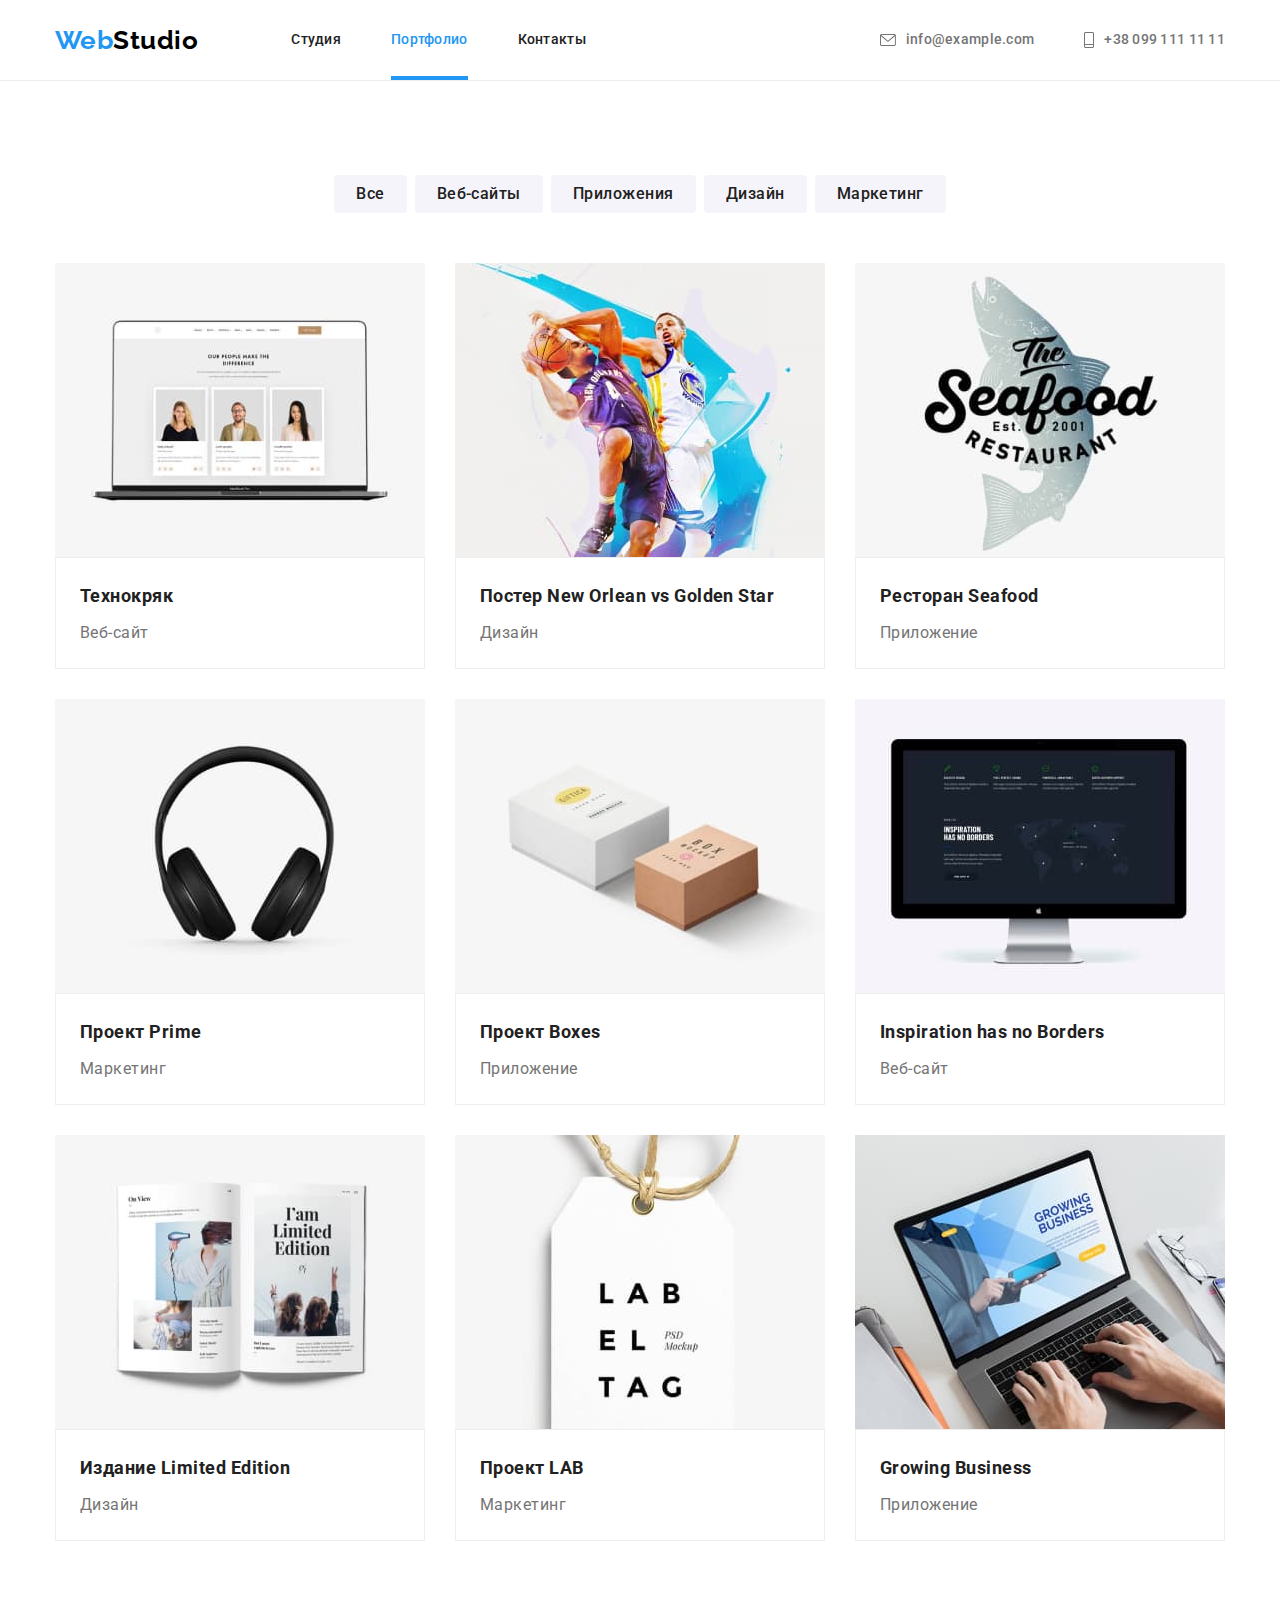
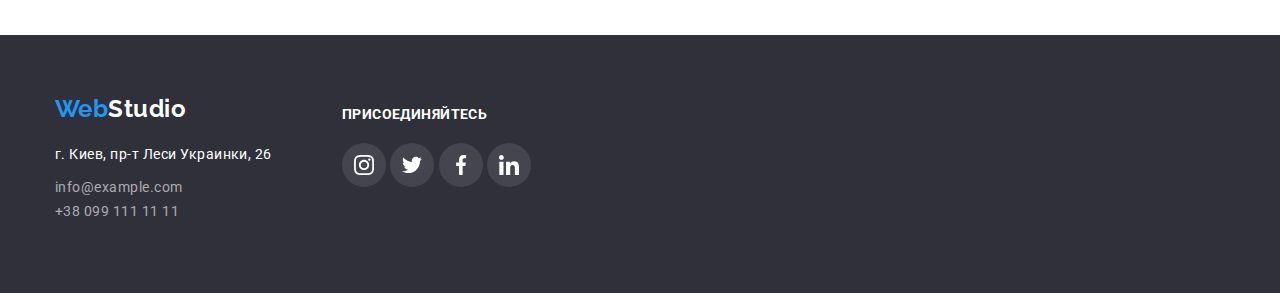
==== portfolio.html @ 01b5e28b "начало работы" ====
<!DOCTYPE html>
<html lang="ru">
<head>
    <meta charset="UTF-8">
    <meta http-equiv="X-UA-Compatible" content="IE=edge">
    <meta name="viewport" content="width=device-width, initial-scale=1.0">
    <link rel="preconnect" href="https://fonts.googleapis.com">
    <link rel="preconnect" href="https://fonts.gstatic.com" crossorigin>
    <link href="https://fonts.googleapis.com/css2?family=Raleway:wght@700&family=Roboto:wght@400;500;700;900&display=swap" rel="stylesheet">
    <link rel="stylesheet" href="./css/modern-normalize.css">
    <link rel="stylesheet" href="./css/styles.css">
    <title>Portfolio</title>
</head>
<body class="page-portfolio">
<!--page header-->
    <!--page header-->
    <header class="page-header">
        <div class="header-nav container">
            <nav>
                <!--top line section-->
                <a href="./index.html" class="logo list"><span class="logo-item">Web</span>Studio</a>
    
                <!--top line lords-->
                <ul class="site-nav list">
                    <li><a href="./index.html" class="nav-item list">Студия</a></li>
                    <li><a href="./portfolio.html" class="active nav-item list"><span class="active-title">Портфолио</span></a></li>
                    <li><a href="" class="nav-item list">Контакты</a></li>
                </ul>
            </nav>
    
            <ul class="site-contacts list">
                <li>
                    <a href="mailto:info@example.com" class="nav-contacts list">
                        <svg class="mail">
                            <use href="./img/icons/sprite.svg#icon-envelope"></use>
                        </svg>
                        info@example.com
                    </a>
                </li>
                <li>
                    <a href="tel:+38099111111" class="nav-contacts list">
                        <svg class="phone">
                            <use href="./img/icons/sprite.svg#icon-phone"></use>
                        </svg>
                        +38 099 111 11 11
                    </a>
                </li>
            </ul>
        </div>
    </header>
    
    <!--main content-->
    <main class="container section">
        <!--filtres-->
        <section>
            <div class="filtres">
                <ul class="filtres-list list">
                    <li><button type="button" class="filtres-button">Все</button></li>
                    <li><button type="button" class="filtres-button">Веб-сайты</button></li>
                    <li><button type="button" class="filtres-button">Приложения</button></li>
                    <li><button type="button" class="filtres-button">Дизайн</button></li>
                    <li><button type="button" class="filtres-button">Маркетинг</button></li>
                </ul>
            </div>
        </section>
    
        <!--projects item-->
        <section>
            <div>
                <ul class="project-list list">
                    <li class="project-item">
                        <div class="position">
                            <img src="./img/img_project1.jpg" class="project-img" alt="Сайт портфолио" width="370" height="294">
                            <div class="project-description">
                                <p class="text-description">
                                    Технокряк это современная площадка распространения коронавируса. Компании используют эту
                                    платформу для цифрового
                                    шпионажа и атак на защищённые сервера конкурентов.
                                </p>
                            </div>
                        </div>
                        <div class="padding-text">
                            <h3 class="projects-title">Технокряк</h3>
                            <p class="projects-text">Веб-сайт</p>
                        </div>
                    </li>
        
                    <li class="project-item">
                        <div class="position">
                            <img src="./img/img_project2.jpg" class="project-img" alt="Постер к баскетбольной игре" width="370"
                                height="294">
                            <div class="project-description">
                                <p class="text-description">
                                    Технокряк это современная площадка распространения коронавируса. Компании используют эту
                                    платформу для цифрового
                                    шпионажа и атак на защищённые сервера конкурентов.
                                </p>
                            </div>
                        </div>
                        <div class="padding-text">
                            <h3 class="projects-title">Постер New Orlean vs Golden Star</h3>
                            <p class="projects-text">Дизайн</p>
                        </div>
                    </li>
        
                    <li class="project-item">
                        <div class="position">
                            <img src="./img/img_project3.jpg" class="project-img" alt="Логотип ресторана" width="370"
                                height="294">
                            <div class="project-description">
                                <p class="text-description">
                                    Технокряк это современная площадка распространения коронавируса. Компании используют эту
                                    платформу для цифрового
                                    шпионажа и атак на защищённые сервера конкурентов.
                                </p>
                            </div>
                        </div>
        
                        <div class="padding-text">
                            <h3 class="projects-title">Ресторан Seafood</h3>
                            <p class="projects-text">Приложение</p>
                        </div>
                    </li>
        
                    <li class="project-item">
                        <div class="position">
                            <img src="./img/img_project4.jpg" class="project-img" alt="Наушники" width="370" height="294">
                            <div class="project-description">
                                <p class="text-description">
                                    Технокряк это современная площадка распространения коронавируса. Компании используют эту
                                    платформу для цифрового
                                    шпионажа и атак на защищённые сервера конкурентов.
                                </p>
                            </div>
                        </div>
        
                        <div class="padding-text">
                            <h3 class="projects-title">Проект Prime</h3>
                            <p class="projects-text">Маркетинг</p>
                        </div>
                    </li>
        
                    <li class="project-item">
                        <div class="position">
                            <img src="./img/img_project5.jpg" class="project-img" alt="Проекты боксов" width="370" height="294">
                            <div class="project-description">
                                <p class="text-description">
                                    Технокряк это современная площадка распространения коронавируса. Компании используют эту
                                    платформу для цифрового
                                    шпионажа и атак на защищённые сервера конкурентов.
                                </p>
                            </div>
                        </div>
        
                        <div class="padding-text">
                            <h3 class="projects-title">Проект Boxes</h3>
                            <p class="projects-text">Приложение</p>
                        </div>
                    </li>
        
                    <li class="project-item">
                        <div class="position">
                            <img src="./img/img_project6.jpg" class="project-img" alt="Разработка веб-сайтов" width="370"
                                height="294">
                            <div class="project-description">
                                <p class="text-description">
                                    Технокряк это современная площадка распространения коронавируса. Компании используют эту
                                    платформу для цифрового
                                    шпионажа и атак на защищённые сервера конкурентов.
                                </p>
                            </div>
                        </div>
        
                        <div class="padding-text">
                            <h3 class="projects-title">Inspiration has no Borders</h3>
                            <p class="projects-text">Веб-сайт</p>
                        </div>
                    </li>
        
                    <li class="project-item">
                        <div class="position">
                            <img src="./img/img_project7.jpg" class="project-img" alt="Книга лимитированной коллекции"
                                width="370" height="294">
                            <div class="project-description">
                                <p class="text-description">
                                    Технокряк это современная площадка распространения коронавируса. Компании используют эту
                                    платформу для цифрового
                                    шпионажа и атак на защищённые сервера конкурентов.
                                </p>
                            </div>
                        </div>
        
                        <div class="padding-text">
                            <h3 class="projects-title">Издание Limited Edition</h3>
                            <p class="projects-text">Дизайн</p>
                        </div>
                    </li>
        
                    <li class="project-item">
                        <div class="position">
                            <img src="./img/img_project8.jpg" class="project-img" alt="Логотип проекта LAB" width="370"
                                height="294">
                            <div class="project-description">
                                <p class="text-description">
                                    Технокряк это современная площадка распространения коронавируса. Компании используют эту
                                    платформу для цифрового
                                    шпионажа и атак на защищённые сервера конкурентов.
                                </p>
                            </div>
                        </div>
        
                        <div class="padding-text">
                            <h3 class="projects-title">Проект LAB</h3>
                            <p class="projects-text">Маркетинг</p>
                        </div>
                    </li>
        
                    <li class="project-item">
                        <div class="position">
                            <img src="./img/img_project9.jpg" class="project-img" alt="Разработка приложений">
                            <div class="project-description">
                                <p class="text-description">
                                    Технокряк это современная площадка распространения коронавируса. Компании используют эту
                                    платформу для цифрового
                                    шпионажа и атак на защищённые сервера конкурентов.
                                </p>
                            </div>
                        </div>
        
                        <div class="padding-text">
                            <h3 class="projects-title">Growing Business</h3>
                            <p class="projects-text">Приложение</p>
                        </div>
                    </li>
                </ul>
            </div>
        </section>
    </main>

    <!--end of the page-->
    <footer class="footer-bg">
        <div class="footer container">
            <div>
                <h2><a href="./index.html" class="logo-footer list"><span class="logo-item">Web</span>Studio</a></h2>
                <!--address and contact info-->
                <address class="address">
                    <ul class="list">
                        <li class="address">г. Киев, пр-т Леси Украинки, 26</li>
                        <li><a href="mailto:info@example.com" class="footer-contacts list">info@example.com</a></li>
                        <li><a href="tel:+380991111111" class="footer-contacts list">+38 099 111 11 11</a></li>
                    </ul>
                </address>
            </div>
    
            <!--footer icons contacts-->
            <div class="footer-icons">
                <h3 class="icons-title">присоединяйтесь</h3>
    
                <ul class="footer-list list">
                    <li>
                        <a href="" class="footer-link">
                            <svg class="footer-icons-item" width="12" height="12">
                                <use href="./img/icons/sprite.svg#icon-instagram"></use>
                            </svg>
                        </a>
                    </li>
    
                    <li>
                        <a href="" class="footer-link">
                            <svg class="footer-icons-item" width="12" height="12">
                                <use href="./img/icons/sprite.svg#icon-twitter"></use>
                            </svg>
                        </a>
                    </li>
    
                    <li>
                        <a href="" class="footer-link">
                            <svg class="footer-icons-item" width="12" height="12">
                                <use href="./img/icons/sprite.svg#icon-facebook"></use>
                            </svg>
                        </a>
                    </li>
    
                    <li>
                        <a href="" class="footer-link">
                            <svg class="footer-icons-item" width="12" height="12">
                                <use href="./img/icons/sprite.svg#icon-linkedin"></use>
                            </svg>
                        </a>
                    </li>
                </ul>
            </div>
        </div>    
    </footer>
</body>
</html>
---- css/styles.css ----
/*main text color #212121 */
/*second text color #757575 */
/*accent color #2196F3*/
/*main background #ffffff*/
/*second background #F5F4FA*/
/*footer background #2F303A*/

:root {
  --main-text-color: #212121;
  --second-text-color: #757575;
  --accent-text-color: #ffffff;
  --accent-color: #2196f3;
  --logo-text: #000000;
  --accent-button-color: #188ce8;
  --main-background-color: #ffffff;
  --second-background-color: #f5f4fa;
  --accent-background-color: #2f303a;
  --color-icons: #afb1b8;
  --modal-background-color: #ffffff;
}

/*text formatting*/
.list {
  padding: 0;
  margin-top: 0;
  margin-bottom: 0;
  list-style: none;
  text-decoration: none;
}

h1,
h2,
h3,
h4,
h5,
h6 {
  margin: 0 auto;
}

p {
  margin-top: 0;
  margin-bottom: 0;
}

/*page index*/
.page {
  color: var(--second-text-color);
  font-family: Roboto, sans-serif;
  background-color: var(--main-background-color);
  line-height: 1.14;
  letter-spacing: 0.03em;
}

/*conteiner*/
.container {
  width: 1200px;
  margin: 0 auto;
  padding-left: 15px;
  padding-right: 15px;
}

/*section*/
.section {
  padding-top: 94px;
  padding-bottom: 94px;
}

/*header page*/
.page-header {
  background-color: var(--main-background-color);
  border-bottom: 1px solid #ececec;
}

.header-nav,
nav {
  display: flex;
  align-items: center;
}

/*logo*/
.logo {
  margin-right: 93px;

  color: var(--logo-text);
  font-family: Raleway, sans-serif;
  font-weight: 700;
  font-size: 26px;
  line-height: 1.19;
}

.logo-item {
  color: var(--accent-color);
}

/*header nav*/
.site-nav {
  display: flex;
}

.site-nav > li:not(:last-child) {
  margin-right: 50px;
}

.site-nav > li {
  position: relative;
}

.nav-item {
  display: block;
  padding-top: 32px;
  padding-bottom: 32px;

  color: var(--main-text-color);
  font-weight: 500;
  font-size: 14px;
  letter-spacing: 0.02em;

  transition: color 250ms cubic-bezier(0.4, 0, 0.2, 1);
}
.nav-item:hover,
.nav-item:focus {
  color: var(--accent-color);
}

.active::after {
  content: '';

  position: absolute;
  left: 0;
  bottom: 0;

  display: block;
  width: 100%;
  height: 4px;

  background-color: var(--accent-color);
}

.active-title {
  color: var(--accent-color);
}

/*header nav conacts*/
.site-contacts {
  display: flex;
  margin-left: auto;
}

.site-contacts li:not(:first-child) {
  margin-left: 50px;
}

.nav-contacts {
  display: inline-flex;
  padding-top: 32px;
  padding-bottom: 32px;
  align-items: center;

  color: var(--second-text-color);
  font-weight: 500;
  font-size: 14px;
  letter-spacing: 0.02em;

  transition: color 250ms cubic-bezier(0.4, 0, 0.2, 1);
}
.nav-contacts:hover,
.nav-contacts:focus {
  color: var(--accent-color);
}

.mail {
  width: 16px;
  height: 12px;
  margin-right: 10px;
  fill: currentColor;
}

.phone {
  width: 10px;
  height: 16px;
  margin-right: 10px;
  fill: currentColor;
}

/*page section with button*/
.section-button {
  background-color: var(--accent-background-color);
  text-align: center;
}

.button {
  max-width: 1600px;
  height: 600px;
  margin: 0 auto;

  background-image: linear-gradient(rgba(47, 48, 58, 0.4), rgba(47, 48, 58, 0.4)),
    url(../img/icons/Img.jpg);
  background-position: center;
  background-repeat: no-repeat;
  background-size: cover;
}

.section-button-title {
  width: 696px;
  padding-top: 200px;
  margin-bottom: 30px;
  text-align: center;

  color: var(--accent-text-color);
  font-weight: 900;
  font-size: 44px;
  line-height: 1.36;
  letter-spacing: 0.06em;
  text-transform: uppercase;
}

.page-button {
  margin-bottom: 200px;

  min-width: 200px;
  min-height: 50px;
  border-radius: 4px;
  padding: 10px 32px;
  border: 0px solid transparent;

  color: var(--accent-text-color);
  font-weight: 700;
  font-size: 16px;
  line-height: 1.84;
  letter-spacing: 0.06em;

  background-color: var(--accent-color);
  cursor: pointer;

  box-shadow: 0px 4px 4px rgba(0, 0, 0, 0.15);
}
.page-button:focus,
.page-button:hover {
  background-color: var(--accent-button-color);

  transition: background-color 250ms cubic-bezier(0.4, 0, 0.2, 1);
}

.page-button:active {
  color: var(--main-text-color);
  background-color: var(--second-background-color);
}

/*backdrop and modal window*/
.backdrop {
  position: fixed;
  top: 0;
  left: 0;
  width: 100%;
  height: 100%;

  z-index: 2;

  opacity: 1;
  transition: opacity 250ms cubic-bezier(0.4, 0, 0.2, 1);
  background-color: rgba(0, 0, 0, 0.25);
}

.is-hidden {
  opacity: 0;
  pointer-events: none;
  visibility: hidden;
}

.modal {
  position: absolute;
  top: 50%;
  left: 50%;
  transform: translate(-50%, -50%);

  width: 528px;
  height: 581px;
  background-color: var(--modal-background-color);
}

.modal-close {
  position: absolute;
  top: 8px;
  right: 8px;
  padding: 6px 6px;
  width: 30px;
  height: 30px;

  border-radius: 50%;
  border: 1px solid rgba(0, 0, 0, 0.1);
  background-color: var(--modal-background-color);

  cursor: pointer;
}

.close-svg {
  width: 11px;
  height: 11px;
}

/*section feature*/
.feature {
  background-color: var(--main-background-color);
}

.feature > div {
  padding-bottom: 0px;
}

.feature-list {
  display: flex;
}

.feature-list > li {
  width: 270px;
}

.feature-list > li:not(:last-child) {
  margin-right: 30px;
}

.feature-item {
  display: inline-flex;
  width: 270px;
  height: 120px;
  padding: 25px 100px;
  background-color: var(--second-background-color);
}

.feature-title {
  margin-bottom: 10px;
  margin-top: 30px;

  color: var(--main-text-color);
  font-weight: 700;
  font-size: 14px;
  letter-spacing: 0.03em;
  text-transform: uppercase;
}

.feature-text {
  font-size: 14px;
  line-height: 1.71;
  letter-spacing: 0.03em;
}

/*work and team*/
.works {
  background-color: var(--main-background-color);
}

.works-item {
  display: flex;
}

.works-item > li:not(:last-child) {
  margin-right: 30px;
}

.works-title {
  margin-bottom: 50px;

  color: var(--main-text-color);
  font-weight: 700;
  font-size: 36px;
  line-height: 1.16;
  text-align: center;
}

.work-list {
  position: relative;
  width: 370px;
  height: 294px;
}

.work-text {
  position: absolute;
  left: 0;
  bottom: 0;

  text-align: center;
  padding-top: 27px;

  width: 100%;
  height: 70px;

  font-weight: 700;
  font-size: 14px;
  letter-spacing: 0.03em;
  text-transform: uppercase;

  color: var(--accent-text-color);
  background: rgba(47, 48, 58, 0.8);
}

/*our team*/
.team {
  background-color: var(--second-background-color);
}

.team-item {
  display: flex;
}

.team-item > li:not(:last-child) {
  margin-right: 30px;
}

.team-photo {
  margin-bottom: 30px;
  overflow: hidden;
}

.team-title {
  margin-bottom: 50px;

  color: var(--main-text-color);
  font-weight: 700;
  font-size: 36px;
  line-height: 1.16;
  letter-spacing: 0.03em;
  text-align: center;
}

.team-member > .team-names {
  margin-bottom: 10px;

  color: var(--main-text-color);
  font-weight: 500;
  letter-spacing: 0.03em;
}

.team-member {
  width: 270px;

  text-align: center;
  box-shadow: 0px 1px 3px rgba(0, 0, 0, 0.12), 0px 1px 1px rgba(0, 0, 0, 0.14),
    0px 2px 1px rgba(0, 0, 0, 0.2);
  border-radius: 0px 0px 4px 4px;

  background-color: var(--main-background-color);
}

.team-text {
  margin-bottom: 16px;
}

.icons-list {
  display: flex;
  width: 206px;
  height: 44px;
  margin: 0px 32px 30px 32px;
  justify-content: center;
}

.icons-list > li:not(:last-child) {
  margin-right: 10px;
}

.team-icons {
  display: inline-flex;
  border-radius: 50%;
  fill: var(--color-icons);

  transition: border-color 250ms cubic-bezier(0.4, 0, 0.2, 1);
}
.team-icons:hover,
.team-icons:focus {
  background-color: var(--accent-color);
  fill: var(--accent-text-color);
}

.icons-logo {
  width: 44px;
  height: 44px;
  padding: 12px 12px;
}

/*section our clients*/
.logo-title {
  margin-bottom: 50px;

  color: var(--main-text-color);
  font-weight: 700;
  font-size: 36px;
  line-height: 1.16;
  letter-spacing: 0.03em;
  text-align: center;
}

.logo-list {
  display: flex;
  width: 1170px;
  height: 92px;
}

.logo-list > li:not(:last-child) {
  margin-right: 30px;
}

.logo-link {
  display: flex;
  justify-content: center;
  align-items: center;
  width: 170px;
  height: 92px;
  border: 1px solid var(--color-icons);
  color: var(--color-icons);
  border-radius: 4px;

  transition: border-color 250ms cubic-bezier(0.4, 0, 0.2, 1),
    color 250ms cubic-bezier(0.4, 0, 0.2, 1);
}

.logo-link:hover,
.logo-link:focus {
  color: var(--accent-color);
  border-color: var(--accent-color);
}

.logo-svg {
  fill: currentColor;
}

/*page footer*/
.footer-bg {
  background-color: var(--accent-background-color);
}

.footer {
  display: flex;
  padding-top: 60px;
  padding-bottom: 60px;
}

.footer > h2 {
  margin-bottom: 20px;
}

.logo-footer {
  color: var(--accent-text-color);
  font-family: Raleway, sans-serif;
  font-weight: 700;
}

li > .footer-contacts {
  font-size: 14px;
  line-height: 1.71;
  margin-bottom: 9px;
  color: rgba(255, 255, 255, 0.6);
}

.address {
  margin-top: 20px;
  margin-bottom: 9px;
  color: var(--accent-text-color);
  font-style: normal;
  font-size: 14px;
  line-height: 1.71;
}

/*footer icons contacts*/
.footer-icons {
  display: flex;
  width: 206px;
  height: 80px;
  flex-wrap: wrap;
  margin: 12px auto 40px 70px;
}

.icons-title {
  font-weight: bold;
  font-size: 14px;
  letter-spacing: 0.03em;
  margin: 0 0 20px 0;
  text-transform: uppercase;
  color: var(--accent-text-color);
}

.footer-list > li {
  display: inline-flex;
}

.footer-link {
  display: inline-flex;
  border-radius: 50%;
  fill: var(--accent-text-color);
  background: rgba(255, 255, 255, 0.1);

  transition: background-color 250ms cubic-bezier(0.4, 0, 0.2, 1);
}

.footer-link:hover,
.footer-link:focus {
  background-color: var(--accent-color);
}

.footer-icons-item {
  width: 44px;
  height: 44px;
  padding: 12px 12px;
}

/*page portfolio*/
.page-portfolio {
  color: var(--main-text-color);
  font-family: Roboto, sans-serif;
  line-height: 1.14;
  letter-spacing: 0.03em;

  background-color: var(--main-background-color);
}

/*button filtres*/
.filtres {
  margin-bottom: 50px;
}

.filtres-list {
  display: flex;
  justify-content: center;
}
.filtres-list > li:not(:last-child) {
  margin-right: 8px;
}

.filtres-button {
  padding: 6px 22px;

  color: var(--main-text-color);
  font-weight: 500;
  font-size: 16px;
  line-height: 1.62;
  letter-spacing: 0.03em;

  border: 0px solid transparent;
  border-radius: 4px;

  background-color: var(--second-background-color);
  cursor: pointer;

  transition: background-color 250ms cubic-bezier(0.4, 0, 0.2, 1),
    box-shadow 250ms cubic-bezier(0.4, 0, 0.2, 1), color 250ms cubic-bezier(0.4, 0, 0.2, 1);
}

.filtres-button:focus,
.filtres-button:hover {
  color: var(--accent-text-color);
  background-color: var(--accent-color);
  box-shadow: 0px 3px 1px rgba(0, 0, 0, 0.1), 0px 1px 2px rgba(0, 0, 0, 0.08),
    0px 2px 2px rgba(0, 0, 0, 0.12);
}

/*project*/
div > .project-list {
  display: flex;
  flex-wrap: wrap;
  margin-top: -30px;
  margin-left: -30px;
}

.project-list > li {
  flex-direction: calc(100% / 3 - 30px);
  margin-left: 30px;
  margin-top: 30px;
}

.project-item {
  width: 370px;
  /* border: 1px solid #eeeeee; */

  transition: box-shadow 250ms cubic-bezier(0.4, 0, 0.2, 1),
    border 250ms cubic-bezier(0.4, 0, 0.2, 1);
}

.project-item:hover {
  /* border: 1px solid #eeeeee; */
  box-shadow: 0px 1px 1px rgba(0, 0, 0, 0.12), 0px 4px 4px rgba(0, 0, 0, 0.06),
    1px 4px 6px rgba(0, 0, 0, 0.16);
}

.padding-text {
  padding: 20px 24px;
  border: 1px solid #eeeeee;
}

.projects-title {
  margin-bottom: 4px;

  font-weight: 700;
  font-size: 18px;
  line-height: 2;
}

.project-img {
  overflow: hidden;
}

.projects-text {
  width: 370px;

  color: var(--second-text-color);
  font-weight: 400;
  font-size: 16px;
  line-height: 1.87;
}

.position {
  width: 370px;
  height: 294px;
  position: relative;
  overflow: hidden;
}

.project-description {
  position: absolute;
  bottom: 0;
  left: 0;
  width: 100%;
  height: 100%;
  background-color: rgba(33, 150, 243, 0.9);
  border: 1px solid rgba(33, 150, 243, 0.9);

  opacity: 0;
  transform: translateY(100%);
  transition: opacity 250ms cubic-bezier(0.4, 0, 0.2, 1),
    transform 250ms cubic-bezier(0.4, 0, 0.2, 1), color 250ms cubic-bezier(0.4, 0, 0.2, 1),
    background-color 250ms cubic-bezier(0.4, 0, 0.2, 1);
}

.project-item:hover .project-description {
  opacity: 1;
  transform: translateX(0);
}

.text-description {
  padding: 63px 24px;

  font-size: 18px;
  line-height: 1.56;
  color: var(--accent-text-color);
}
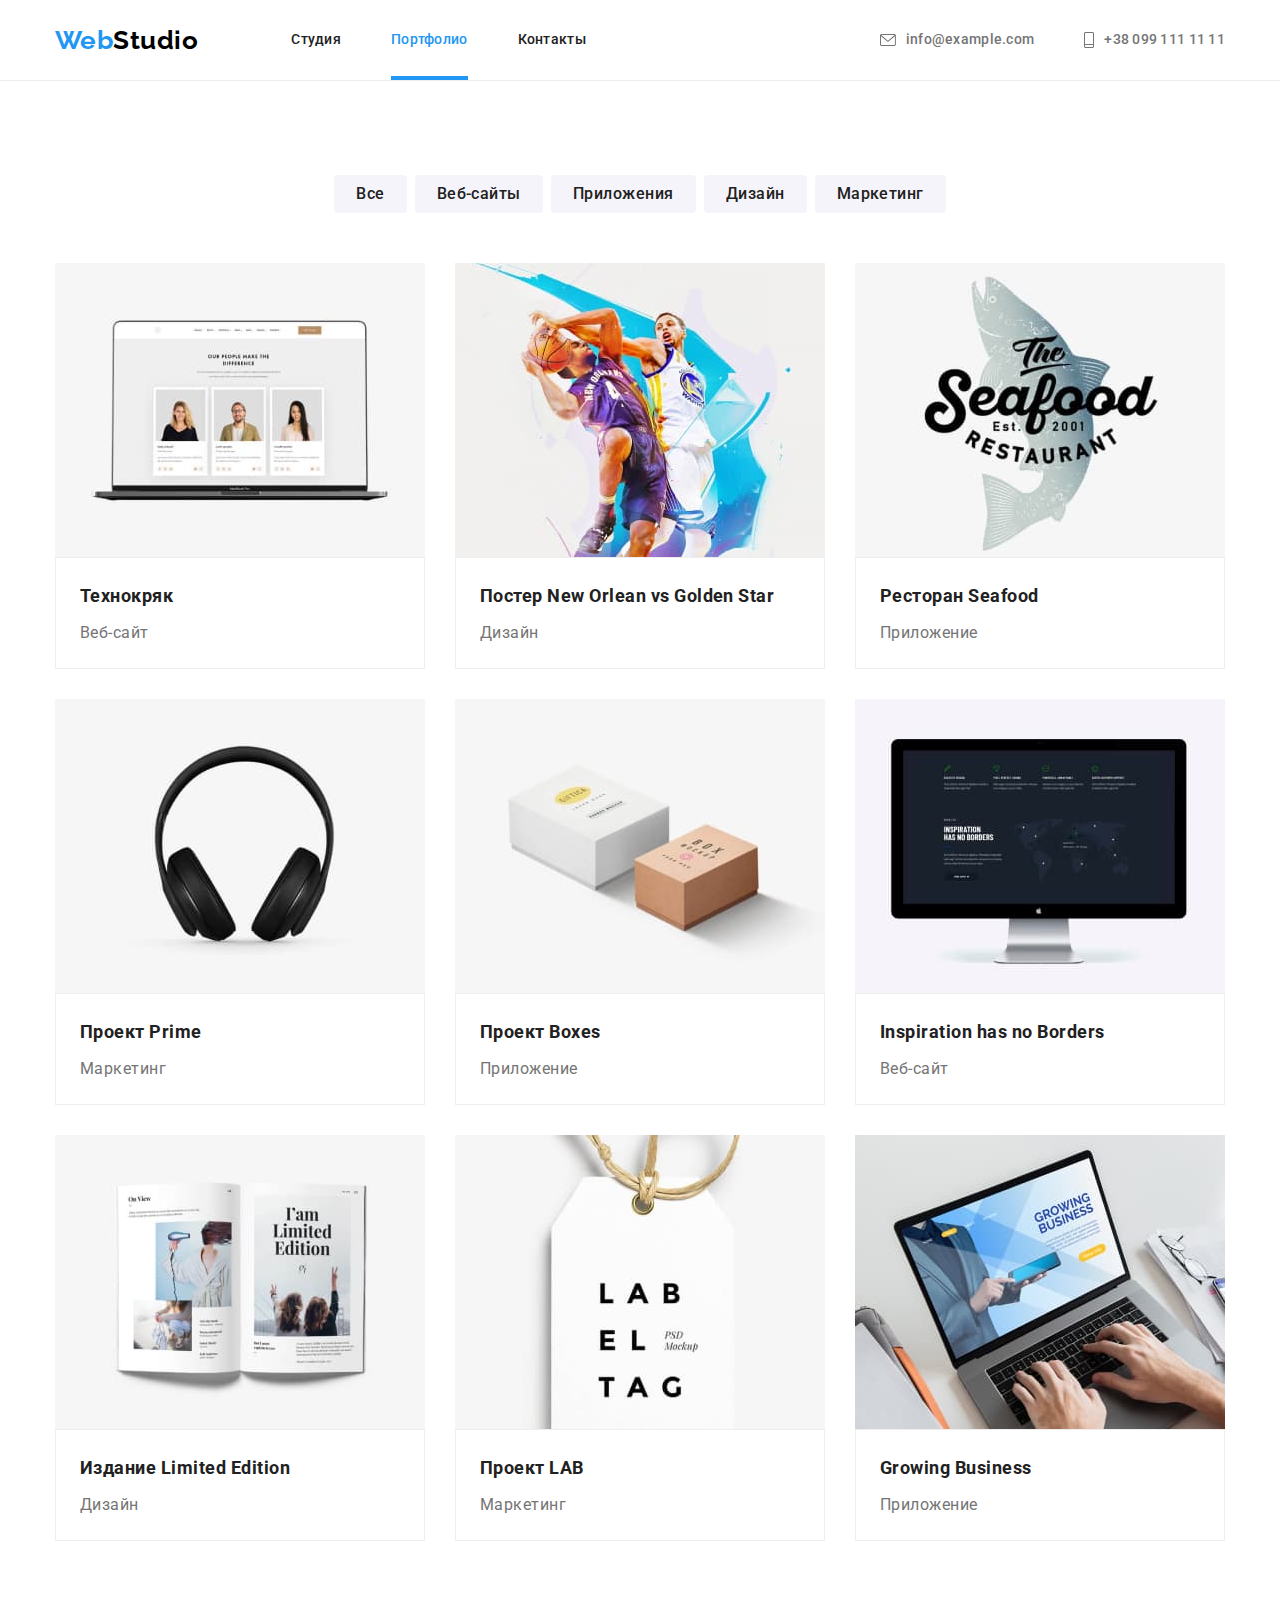
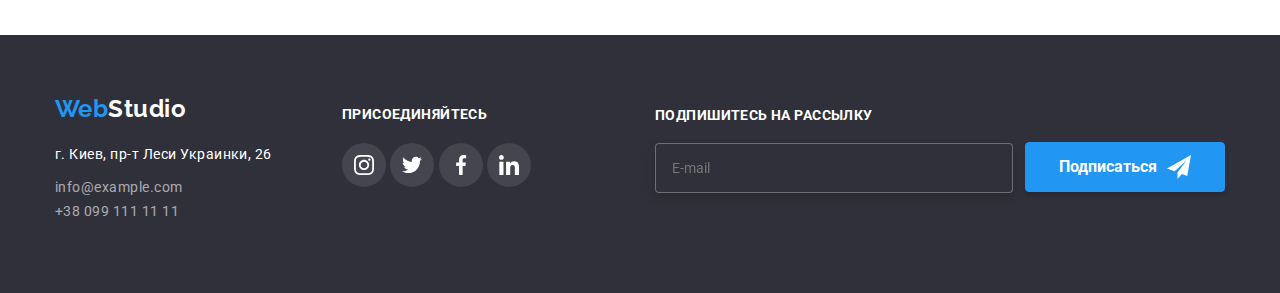
==== commit ad9bde23: "завершение" ====
--- a/portfolio.html
+++ b/portfolio.html
@@ -252,45 +252,53 @@
                 </address>
             </div>
     
-            <!--footer icons contacts-->
-            <div class="footer-icons">
-                <h3 class="icons-title">присоединяйтесь</h3>
-    
-                <ul class="footer-list list">
-                    <li>
-                        <a href="" class="footer-link">
-                            <svg class="footer-icons-item" width="12" height="12">
-                                <use href="./img/icons/sprite.svg#icon-instagram"></use>
-                            </svg>
-                        </a>
-                    </li>
-    
-                    <li>
-                        <a href="" class="footer-link">
-                            <svg class="footer-icons-item" width="12" height="12">
-                                <use href="./img/icons/sprite.svg#icon-twitter"></use>
-                            </svg>
-                        </a>
-                    </li>
-    
-                    <li>
-                        <a href="" class="footer-link">
-                            <svg class="footer-icons-item" width="12" height="12">
-                                <use href="./img/icons/sprite.svg#icon-facebook"></use>
-                            </svg>
-                        </a>
-                    </li>
-    
-                    <li>
-                        <a href="" class="footer-link">
-                            <svg class="footer-icons-item" width="12" height="12">
-                                <use href="./img/icons/sprite.svg#icon-linkedin"></use>
-                            </svg>
-                        </a>
-                    </li>
-                </ul>
-            </div>
-        </div>    
+    <!--footer icons contacts-->
+    <div class="footer-icons">
+        <h3 class="icons-title">присоединяйтесь</h3>
+    
+        <ul class="footer-list list">
+            <li>
+                <a href="" class="footer-link">
+                    <svg class="footer-icons-item" width="12" height="12">
+                        <use href="./img/icons/sprite.svg#icon-instagram"></use>
+                    </svg>
+                </a>
+            </li>
+    
+            <li>
+                <a href="" class="footer-link">
+                    <svg class="footer-icons-item" width="12" height="12">
+                        <use href="./img/icons/sprite.svg#icon-twitter"></use>
+                    </svg>
+                </a>
+            </li>
+    
+            <li>
+                <a href="" class="footer-link">
+                    <svg class="footer-icons-item" width="12" height="12">
+                        <use href="./img/icons/sprite.svg#icon-facebook"></use>
+                    </svg>
+                </a>
+            </li>
+    
+            <li>
+                <a href="" class="footer-link">
+                    <svg class="footer-icons-item" width="12" height="12">
+                        <use href="./img/icons/sprite.svg#icon-linkedin"></use>
+                    </svg>
+                </a>
+            </li>
+        </ul>
+    </div>
+    
+    <div class="footer-label">
+        <label class="label-text">
+            Подпишитесь на рассылку
+            <input type="email" name="email" placeholder="E-mail">
+        </label>
+        <button type="button" class="footer-button">Подписаться</button>
+    </div>
+    </div>
     </footer>
 </body>
 </html>--- a/css/styles.css
+++ b/css/styles.css
@@ -276,6 +276,10 @@
   width: 528px;
   height: 581px;
   background-color: var(--modal-background-color);
+
+  box-shadow: 0px 1px 3px rgba(0, 0, 0, 0.12), 0px 1px 1px rgba(0, 0, 0, 0.14),
+    0px 2px 1px rgba(0, 0, 0, 0.2);
+  border-radius: 4px;
 }
 
 .modal-close {
@@ -293,9 +297,184 @@
   cursor: pointer;
 }
 
+.modal-close:hover > .close-svg,
+.modal-close:active > .close-svg {
+  fill: var(--accent-color);
+  transition: fill 250ms cubic-bezier(0.4, 0, 0.2, 1);
+}
+
 .close-svg {
   width: 11px;
   height: 11px;
+  fill: var(--logo-text);
+}
+
+/*section form*/
+.form-signup {
+  width: 528px;
+  height: 581px;
+  padding: 40px 40px;
+}
+
+.form-title {
+  font-weight: 700px;
+  font-size: 20px;
+  line-height: 1.15;
+  text-align: center;
+  letter-spacing: 0.03em;
+  color: var(--logo-text);
+
+  margin-bottom: 12px;
+}
+
+.form-field {
+  display: flex;
+  flex-direction: column;
+  align-items: start;
+
+  width: 100%;
+}
+/* .form-group {
+  height: 342px;
+} */
+.form-group > .form-field:not(:last-child) {
+  margin-bottom: 10px;
+}
+
+.form-field label {
+  margin-bottom: 4px;
+}
+
+.form-item {
+  position: relative;
+  width: 100%;
+  border: 1px solid rgba(33, 33, 33, 0.2);
+  box-sizing: border-box;
+  border-radius: 4px;
+}
+
+.form-item:hover,
+.form-item:focus-within {
+  border-color: var(--accent-color);
+  fill: var(--accent-color);
+}
+
+.form-name {
+  font-size: 12px;
+  line-height: 1.16;
+  letter-spacing: 0.01em;
+  color: var(--second-text-color);
+}
+
+.form-input {
+  width: 100%;
+  padding-left: 42px;
+  padding: 11px 12px 11px 42px;
+  border: none;
+}
+
+.icon-form {
+  position: absolute;
+  top: 12px;
+  left: 11px;
+}
+
+.comment-text {
+  resize: none;
+  width: 100%;
+  height: 120px;
+  padding: 12px 16px;
+  border: 1px solid rgba(33, 33, 33, 0.2);
+  border-radius: 4px;
+}
+.comment-text:hover,
+.comment-text:focus {
+  border-color: var(--accent-color);
+  border-radius: 4px;
+  transition: border-color 250ms cubic-bezier(0.4, 0, 0.2, 1);
+}
+
+.comment-text::placeholder {
+  font-size: 12px;
+  line-height: 1.16;
+  letter-spacing: 0.01em;
+}
+
+.form-policy {
+  position: relative;
+  margin-top: 20px;
+  margin-bottom: 30px;
+}
+
+.policy-text {
+  display: flex;
+  justify-content: center;
+  align-items: center;
+
+  margin-left: 3px;
+
+  font-size: 14px;
+  line-height: 1.71;
+  letter-spacing: 0.03em;
+  color: var(--second-text-color);
+}
+
+.policy-text > input {
+  -webkit-appearance: none;
+  -moz-appearance: none;
+  appearance: none;
+
+  position: absolute;
+}
+
+input:checked + .checkbox-icon {
+  background-color: var(--accent-color);
+  background-image: url(../img/icons/icon-check.svg);
+  border-color: var(--accent-color);
+  background-origin: border-box;
+  transition: background-color 250ms cubic-bezier(0.4, 0, 0.2, 1),
+    background-image 250ms cubic-bezier(0.4, 0, 0.2, 1);
+}
+
+.text-bit {
+  text-decoration: underline;
+  color: var(--accent-color);
+  margin-left: 4px;
+}
+
+.checkbox-icon {
+  margin-right: 7px;
+  width: 16px;
+  height: 15px;
+
+  border: 2px solid var(--logo-text);
+  border-radius: 2px;
+}
+
+.form-button {
+  width: 200px;
+  height: 50px;
+
+  margin-bottom: 40px;
+
+  font-weight: 700;
+  font-size: 16px;
+  line-height: 1.87;
+  align-items: center;
+  letter-spacing: 0.06em;
+
+  color: var(--accent-text-color);
+  background-color: var(--accent-color);
+  border: none;
+  border-radius: 4px;
+}
+
+.form-button:hover,
+.form-button:focus {
+  background-color: var(--accent-button-color);
+  box-shadow: 0px 3px 1px rgb(0 0 0 / 10%), 0px 1px 2px rgb(0 0 0 / 8%),
+    0px 2px 2px rgb(0 0 0 / 12%);
+  transition: background-color 250ms cubic-bezier(0.4, 0, 0.2, 1);
 }
 
 /*section feature*/
@@ -599,6 +778,87 @@
   width: 44px;
   height: 44px;
   padding: 12px 12px;
+}
+
+/*section footer label and button*/
+.footer-label {
+  display: flex;
+  justify-content: flex-end;
+
+  margin: 12px 0 34px auto;
+}
+
+.label-text {
+  width: 358px;
+
+  font-weight: 700;
+  font-size: 14px;
+  line-height: 1.16;
+  text-transform: uppercase;
+  letter-spacing: 0.03em;
+
+  color: var(--accent-text-color);
+}
+
+.label-text > input {
+  margin-top: 20px;
+
+  width: 358px;
+  height: 50px;
+  padding: 15px 16px;
+
+  background-color: var(--accent-background-color);
+  color: var(--accent-text-color);
+  border: 1px solid rgba(255, 255, 255, 0.3);
+  filter: drop-shadow(0px 4px 4px rgba(0, 0, 0, 0.15));
+  border-radius: 4px;
+}
+
+.label-text > input:placeholder {
+  font-size: 16px;
+  line-height: 1.25;
+  letter-spacing: 0.03em;
+  color: rgba(255, 255, 255, 0.6);
+}
+
+.footer-button {
+  display: flex;
+  align-items: center;
+  justify-content: center;
+
+  margin-top: 35px;
+  margin-left: 12px;
+
+  width: 200px;
+  height: 50px;
+
+  font-weight: 700;
+  font-size: 16px;
+  line-height: 1.87;
+  color: var(--accent-text-color);
+
+  background-color: var(--accent-color);
+  box-shadow: 0px 4px 4px rgba(0, 0, 0, 0.15);
+  border-radius: 4px;
+  border: 1px solid var(--accent-color);
+  cursor: pointer;
+}
+
+.footer-button:hover,
+.footer-button:focus {
+  background-color: var(--accent-button-color);
+  transition: background-color 250ms cubic-bezier(0.4, 0, 0.2, 1);
+}
+
+.footer-button::after {
+  content: ' ';
+  width: 24px;
+  height: 24px;
+
+  margin-left: 10px;
+
+  background-image: url(../img/icons/icon-footer.svg);
+  background-size: contain;
 }
 
 /*page portfolio*/
